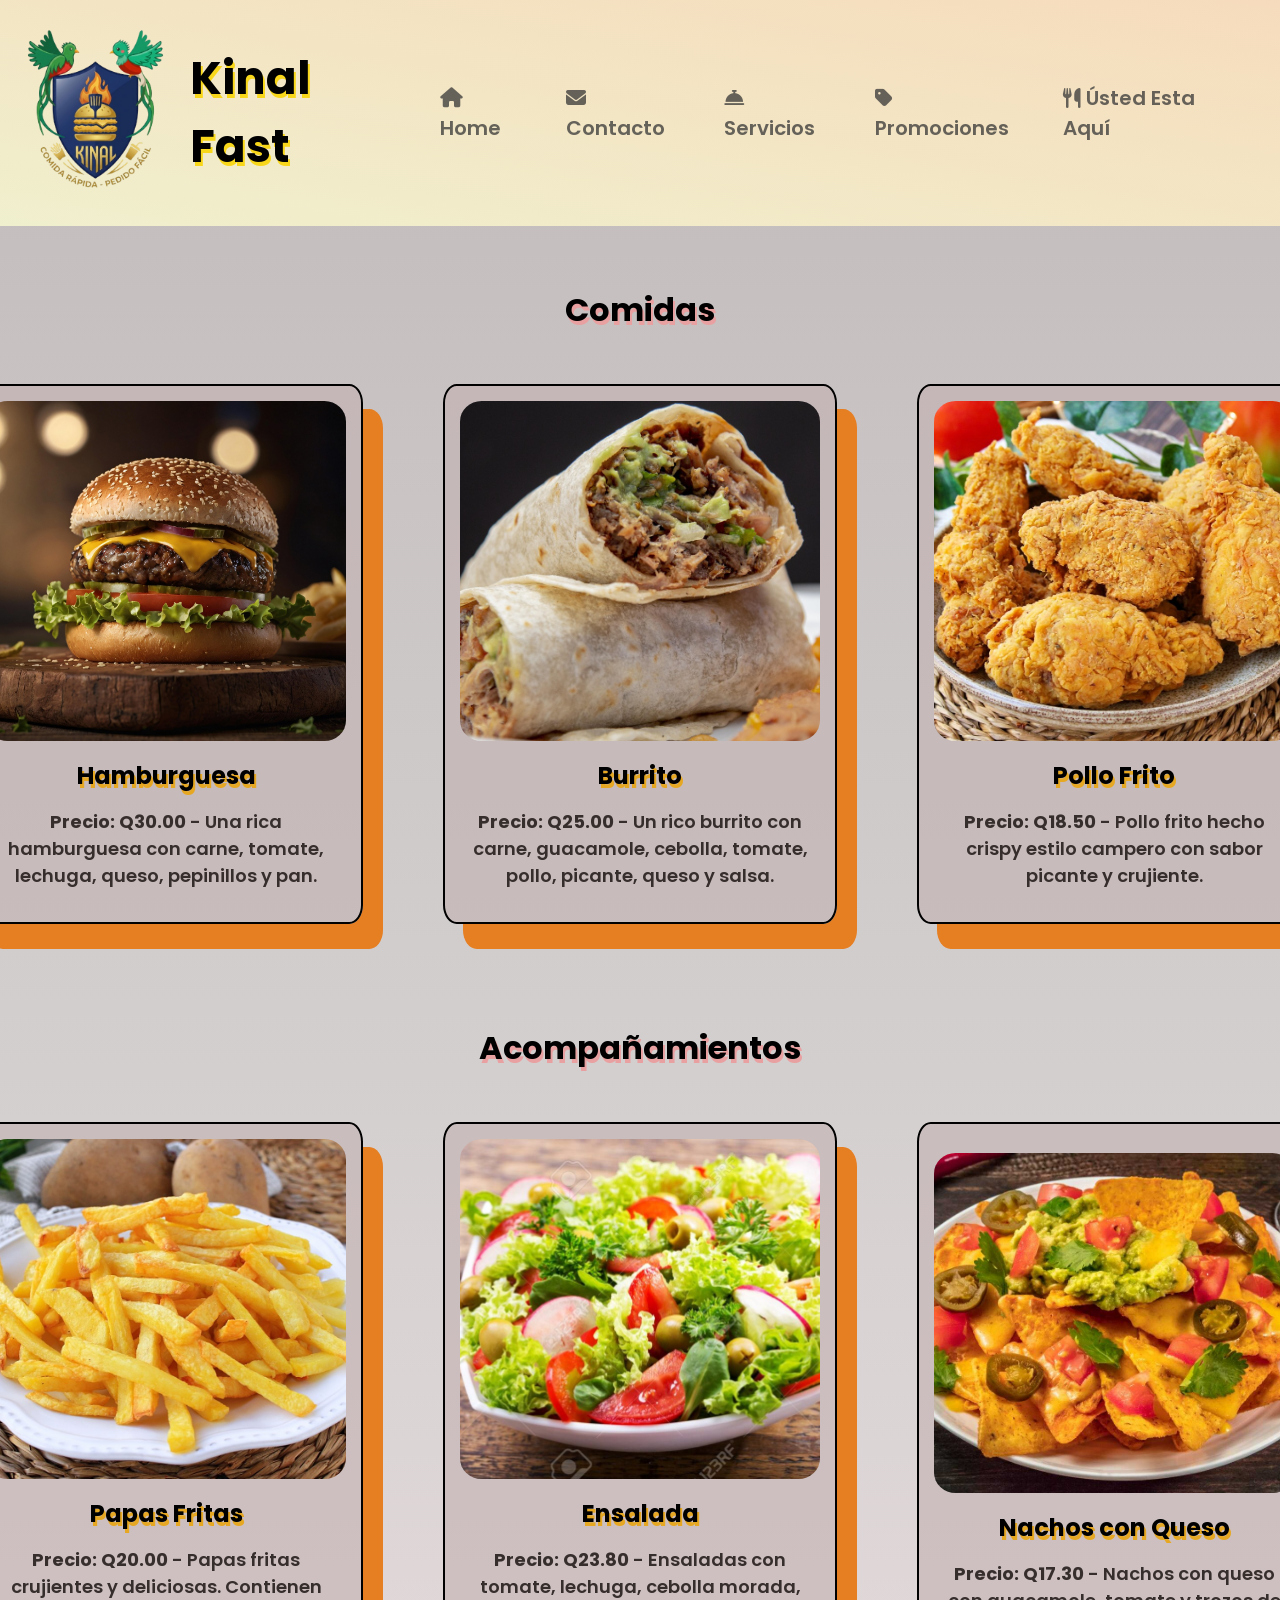
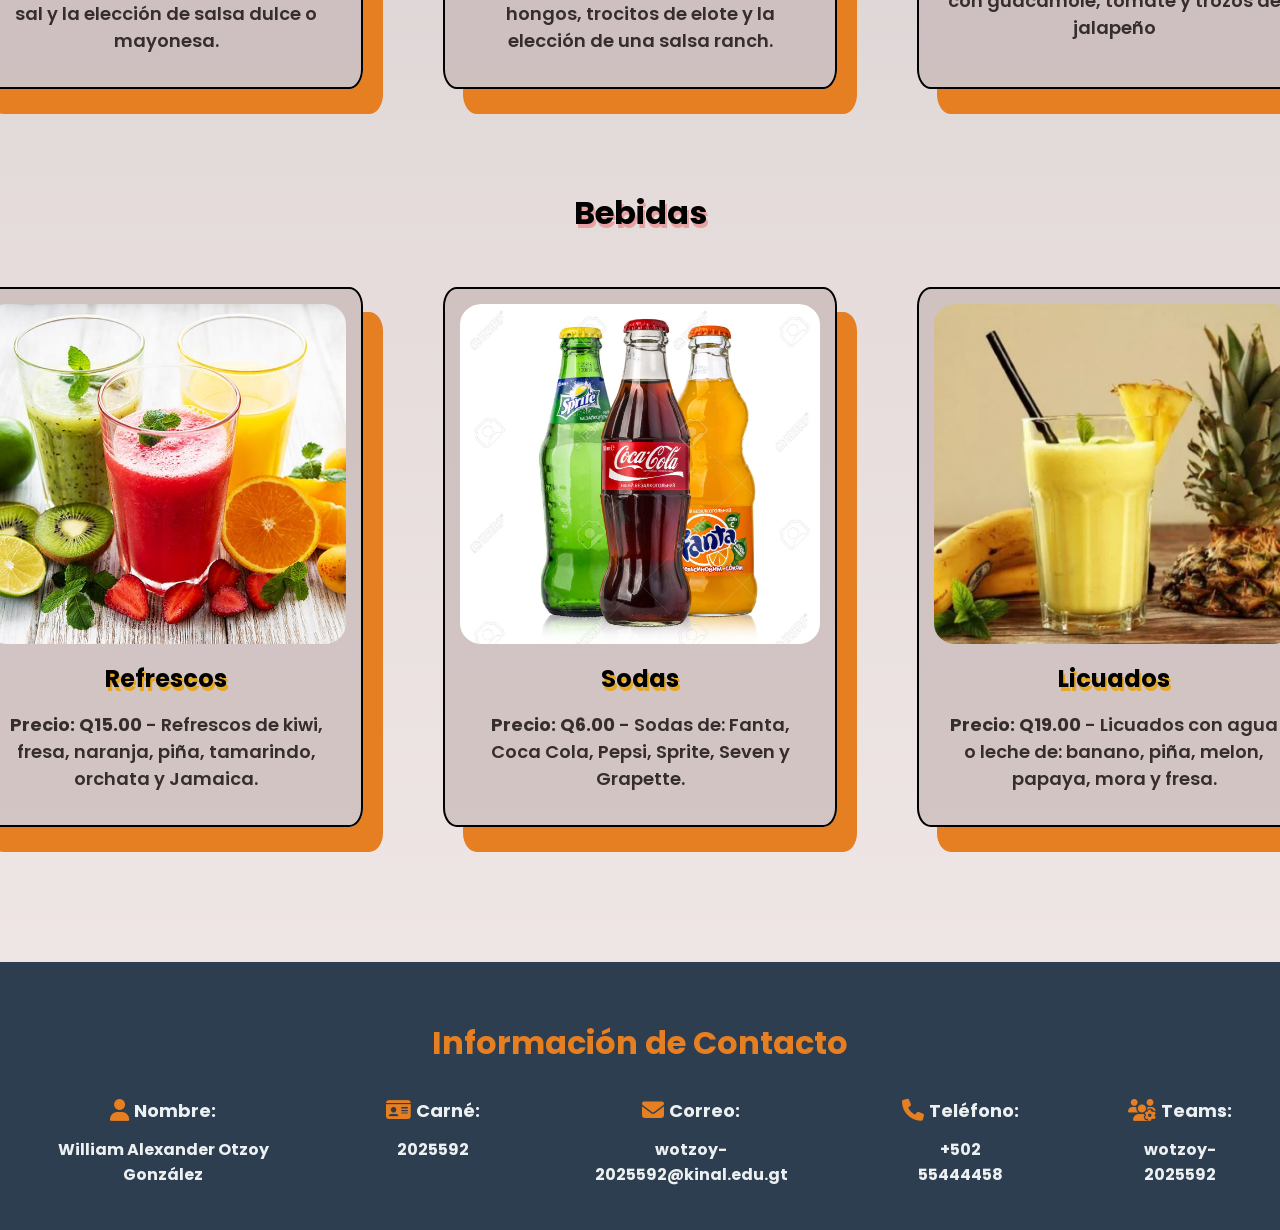
==== productos.html @ f32b0f5f "feat: wotzoy-2025592 ha subido el proyecto de 'Kinal-Fast' con la lógica inicial" ====
<!DOCTYPE html>
<html lang="es">
<head>
    <meta charset="UTF-8">
    <meta name="viewport" content="width=device-width, initial-scale=1.0">
    <title>Sección Kinal Food</title>
    <link rel="stylesheet" href="css/styles.css">

    <link rel="preconnect" href="https://fonts.googleapis.com">
    <link rel="preconnect" href="https://fonts.gstatic.com" crossorigin>
    <link href="https://fonts.googleapis.com/css2?family=Poppins:wght@300;400;600;700&display=swap" rel="stylesheet">
    <link href="https://fonts.googleapis.com/css2?family=Noto+Sans:ital,wght@0,100..900;1,100..900&display=swap" rel="stylesheet">
    <link href="https://fonts.googleapis.com/css2?family=Inconsolata:wght@200..900&family=Noto+Sans:ital,wght@0,100..900;1,100..900&display=swap" rel="stylesheet">
    <link href="https://fonts.googleapis.com/css2?family=Inconsolata:wght@200..900&family=Noto+Sans:ital,wght@0,100..900;1,100..900&family=Share+Tech&display=swap" rel="stylesheet">
    <link rel="stylesheet" href="https://cdnjs.cloudflare.com/ajax/libs/font-awesome/6.4.2/css/all.min.css">
</head>

<body>
    <header class="header-content">
        <nav class="nav-content">
            <section class="section-logo">
                <div class="header-logo">
                    <a href="index.html">
                        <img class="image-logo" src="images/KinalFast-logo.png">
                    </a>
                </div>
                <h1 class="logo-title">Kinal Fast</h1>
            </section>

            <section class="section-tools">
                <div class="nav-tools">
                    <a href="index.html" class="link-decoration">
                        <span class="nav-text"><i class="fa-solid fa-house"></i>  Home</span>
                    </a>
                </div>

                <div class="nav-tools">
                    <a href="#contacto-footer" class="link-decoration">
                        <span class="nav-text"><i class="fa-solid fa-envelope"></i>  Contacto</span>
                    </a>
                </div>

                <div class="nav-tools">
                    <a href="servicios.html" class="link-decoration">
                        <span class="nav-text"><i class="fa-solid fa-bell-concierge"></i>  Servicios</span>
                    </a>
                </div>

                <div class="nav-tools">
                    <a href="promociones.html" class="link-decoration">
                        <span class="nav-text"><i class="fa-solid fa-tag"></i>  Promociones</span>
                    </a>
                </div>

                <div class="nav-tools">
                    <a href="productos.html" class="link-decoration">
                        <span class="nav-text"><i class="fa-solid fa-utensils"></i>  Ústed Esta Aquí</span>
                    </a>
                </div>
            </section>
        </nav>
    </header>

    <main class="main-content-producto">
        <section class="section-productos">
            <h2 class="section-title">Comidas</h2>

            <div class="producto-targets">
                <div class="main-targets">
                    <div class="image-container">
                        <img class="image-food" src="images/Hamburguesa.jpg">
                    </div>
                    <h1 class="producto-title"> Hamburguesa</h1>
                    <h3 class="producto-text">
                        <strong>Precio: Q30.00</strong> - Una rica hamburguesa con carne, tomate, lechuga, queso, pepinillos y pan.
                    </h3>
                </div>

                <div class="main-targets">
                    <div class="image-container">
                        <img class="image-food" src="images/Burrito.jpg">
                    </div>  
                    <h1 class="producto-title"> Burrito</h1>
                    <h3 class="producto-text">
                        <strong>Precio: Q25.00</strong> - Un rico burrito con carne, guacamole,
                        cebolla, tomate, pollo, picante, queso y salsa.
                    </h3>
                </div>

                <div class="main-targets">
                    <div class="image-container">
                        <img class="image-food " src="images/Pollo Frito.jpg">
                    </div>
                    <h1 class="producto-title"> Pollo Frito</h1>
                    <h3 class="producto-text">
                        <strong>Precio: Q18.50</strong> - Pollo frito hecho crispy estilo campero
                        con sabor picante y crujiente.
                    </h3>
                </div>
            </div>
        </section>

        <section class="section-productos">
            <h2 class="section-title">Acompañamientos</h2>

            <div class="producto-targets">
                <div class="main-targets">
                    <div class="image-container">
                        <img class="image-food" src="images/Papas Fritas.jpg">
                    </div>
                    <h1 class="producto-title"> Papas Fritas</h1>
                    <h3 class="producto-text">
                        <strong>Precio: Q20.00</strong> - Papas fritas crujientes y deliciosas.
                        Contienen sal y la elección de salsa dulce o mayonesa.
                    </h3>
                </div>

                <div class="main-targets">
                    <div class="image-container">
                        <img class="image-food" src="images/Ensalada.jpg">
                    </div>
                    <h1 class="producto-title"> Ensalada</h1>
                    <h3 class="producto-text">
                        <strong>Precio: Q23.80</strong> - Ensaladas con tomate, lechuga, cebolla morada,
                        hongos, trocitos de elote y la elección de una salsa ranch.
                    </h3>
                </div>

                <div class="main-targets">
                    <div class="image-container">
                        <img class="image-food" src="images/Nachos Queso.jpg">
                    </div>
                    <h1 class="producto-title"> Nachos con Queso</h1>
                    <h3 class="producto-text">
                        <strong>Precio: Q17.30</strong> - Nachos con queso con guacamole, tomate y trozos
                        de jalapeño
                    </h3>
                </div>
            </div>
        </section>

        <section class="section-productos">
            <h2 class="section-title">Bebidas</h2>

            <div class="producto-targets">
                <div class="main-targets">
                    <div class="image-container">
                        <img class="image-food" src="images/Refrescos.jpg">
                    </div>
                    <h1 class="producto-title"> Refrescos</h1>
                    <h3 class="producto-text">
                        <strong>Precio: Q15.00</strong> - Refrescos de kiwi, fresa, naranja, piña, 
                        tamarindo, orchata y Jamaica.
                    </h3>
                </div>

                <div class="main-targets">
                    <div class="image-container">
                        <img class="image-food" src="images/Sodas.jpg">
                    </div>
                    <h1 class="producto-title"> Sodas</h1>
                    <h3 class="producto-text">
                        <strong>Precio: Q6.00</strong> - Sodas de: Fanta, Coca Cola, Pepsi, Sprite, 
                        Seven y Grapette.
                    </h3>
                </div>

                <div class="main-targets">
                    <div class="image-container">
                        <img class="image-food" src="images/Licuados.png">
                    </div>
                    <h1 class="producto-title"> Licuados</h1>
                    <h3 class="producto-text">
                        <strong>Precio: Q19.00</strong> - Licuados con agua o leche de: banano, piña, melon,
                        papaya, mora y fresa.
                    </h3>
                </div>
            </div>
        </section>
    </main>

    <footer class="footer-body" id="contacto-footer">
        <div class="footer-content">
            <h2 class="footer-title">Información de Contacto</h2>
            
            <div class="footer-information">
                <div class="footer-data">
                    <div class="footer-icon-container">
                        <i class="fa-solid fa-user footer-icon"></i>
                        <h3 class="footer-subtitulo">Nombre:</h3>
                    </div>
                    <h4 class="footer-text">William Alexander Otzoy González</h4>
                </div>

                <div class="footer-data">
                    <div class="footer-icon-container">
                        <i class="fa-solid fa-id-card footer-icon"></i>
                        <h3 class="footer-subtitulo">Carné:</h3>
                    </div>
                    <h4 class="footer-text">2025592</h4>
                </div>

                <div class="footer-data">
                    <div class="footer-icon-container">
                        <i class="fa-solid fa-envelope footer-icon"></i>
                        <h3 class="footer-subtitulo">Correo:</h3>
                    </div>
                    <h4 class="footer-text">wotzoy-2025592@kinal.edu.gt</h4>
                </div>

                <div class="footer-data">
                    <div class="footer-icon-container">
                        <i class="fa-solid fa-phone footer-icon"></i>
                        <h3 class="footer-subtitulo">Teléfono:</h3>
                    </div>
                    <h4 class="footer-text">+502 55444458</h4>
                </div>

                <div class="footer-data">
                    <div class="footer-icon-container">
                        <i class="fa-solid fa-users-gear footer-icon"></i>
                        <h3 class="footer-subtitulo">Teams:</h3>
                    </div>
                    <h4 class="footer-text">wotzoy-2025592</h4>
                </div>
            </div>
        </div>
    </footer>
</body>
</html>
---- css/styles.css ----
/* Esta es la página que tomo como guia para hacer el css: https://www.w3schools.com/cssref/css3_pr_box-shadow.php */
/* Idea de proyecto de expo - Extra */

body {
    font-family: "Poppins", "Noto Sans", sans-serif;
    background: linear-gradient(to bottom, #C2BABA, #D1CDCD, #E6DCDC, #F2E9E9);
    margin: 0;
}

.header-content {
    background: linear-gradient(10deg, #f5f5cfe5, #fee1bcdc);
    margin: 0;
    width: 100%;
}

.nav-content {
    display: flex;
    justify-content: space-between;
    align-items: center;
}

.section-logo {
    display: flex;
    align-items: center;
}

.header-logo{
    padding: 15px 25px;
}

.image-logo {
    width: 140px;
    height: auto;
    cursor: pointer;
}

.logo-title {
    font-size: 45px;
    text-shadow: 2px 4px #f8d71b;
    
}

.section-tools {
    display: flex;
    margin: 50px;
    gap: 45px;
}

.nav-tools {
    justify-content: center;
}

.nav-text {
    font-size: 20px;
    color: #333333bd;
    font-weight: 600;
    transition: color 0.3s;
}

.nav-text:hover {
    color: #e67e22
}

.link-decoration {
    text-decoration: none;
}

.main-content {
    width: 100%;
    margin-top: 60px;
    margin-bottom: 135px;
    display: flex;
    justify-content: center;
}

.section-content {
    display: flex;
    flex-direction: row;
    justify-content: center;
    gap: 100px;
}

.main-options {
    background: rgba(196, 177, 177, 0.6);
    padding: 15px;
    justify-content: center;
    align-items: center;
    border-radius: 3.5%;
    box-shadow: 20px 25px #e67e22; /* Página guia donde saque este efecto: https://www.w3schools.com/cssref/css3_pr_box-shadow.php */
    border: 2px solid;
}

.options-text {
    text-align: center;
    color: rgb(255, 255, 255);
    text-shadow: 2px 4px #e62222; /* Crea y mueve la misma palabra pero 2px abajo de ancho y 4px de alto (width y height) */
    max-width: 340px;
}

.image-poster {
    height: 360px;
    width: 300px;
    cursor: pointer;
}

.main-content-producto{
    width: 100%;
    margin-top: 60px;
    margin-bottom: 135px;
    display: flex;
    gap: 100px;
    flex-direction: column;
    align-items: center;
}

.section-productos {
    display: flex;
    flex-direction: column;
    align-items: center;
    gap: 50px;
    width: 100%;
}

.section-title{
    font-size: 32px;
    color: black;
    text-shadow: 2px 4px #e9a0a0;
    margin: 0;
    font-weight: 700;
}

.producto-targets{
    display: flex;
    flex-direction: row;
    justify-content: center;
    gap: 80px;
    width: 100%;
}

.main-targets {
    background: rgba(196, 177, 177, 0.6);
    padding: 15px;
    justify-content: center;
    align-items: center;
    border-radius: 3.5%;
    box-shadow: 20px 25px #e67e22;
    border: 2px solid;
    display: flex;
    flex-direction: column;
    width: 370px;
    
}

.image-container {
    display: flex;
    justify-content: center;
    width: 100%;
}

.image-food {
    height: 340px;
    width: 360px;
    object-fit: cover;
    border-radius: 6%;
    margin-bottom: 17px;
}

.producto-title {
    text-align: center;
    color: rgb(0, 0, 0);
    text-shadow: 2px 4px #e6a822;
    max-width: 340px;
    margin: 0;
    margin-bottom: 15px;
}

.producto-text {
    margin: 0px;
    text-align: center;
    color: rgb(54, 45, 45);
    max-width: 340px;
    margin-bottom: 18px;
    font-size: 18px;
    font-weight: 560;
}

.image-promo {
    height: 340px;
    width: 360px;
    border-radius: 6%;
    margin-bottom: 17px;
}

.footer-body {
    background-color: #2c3e50;
    padding: 30px 40px;
    width: 100%;
    box-sizing: border-box; /* Si el contenedor crece la proxima vez, usar este para evitarlo y evitar que cubra más*/
}

.footer-content {
    margin: 0;
    text-align: center;
}

.footer-title {
    font-size: 32px;
    color: #e67e22;
    margin-bottom: 30px;
    font-weight: 700;
}

.footer-information {
    display: flex;
    justify-content: center;
    gap: 100px;
}

.footer-data {
    display: flex;
    align-items: center;
    flex-direction: column;
}

.footer-icon-container {
    display: flex;
    align-items: center;
    gap: 5px;
}

.footer-icon {
    color: #e67e22;
    font-size: 22px;
}

.footer-subtitulo {
    font-size: 18px;
    color: #ecf0f1;
    font-weight: 700;
    margin: 0;
}

.footer-text {
    font-size: 16px;
    color: #ecf0f1;
    margin: 13px 0;
}
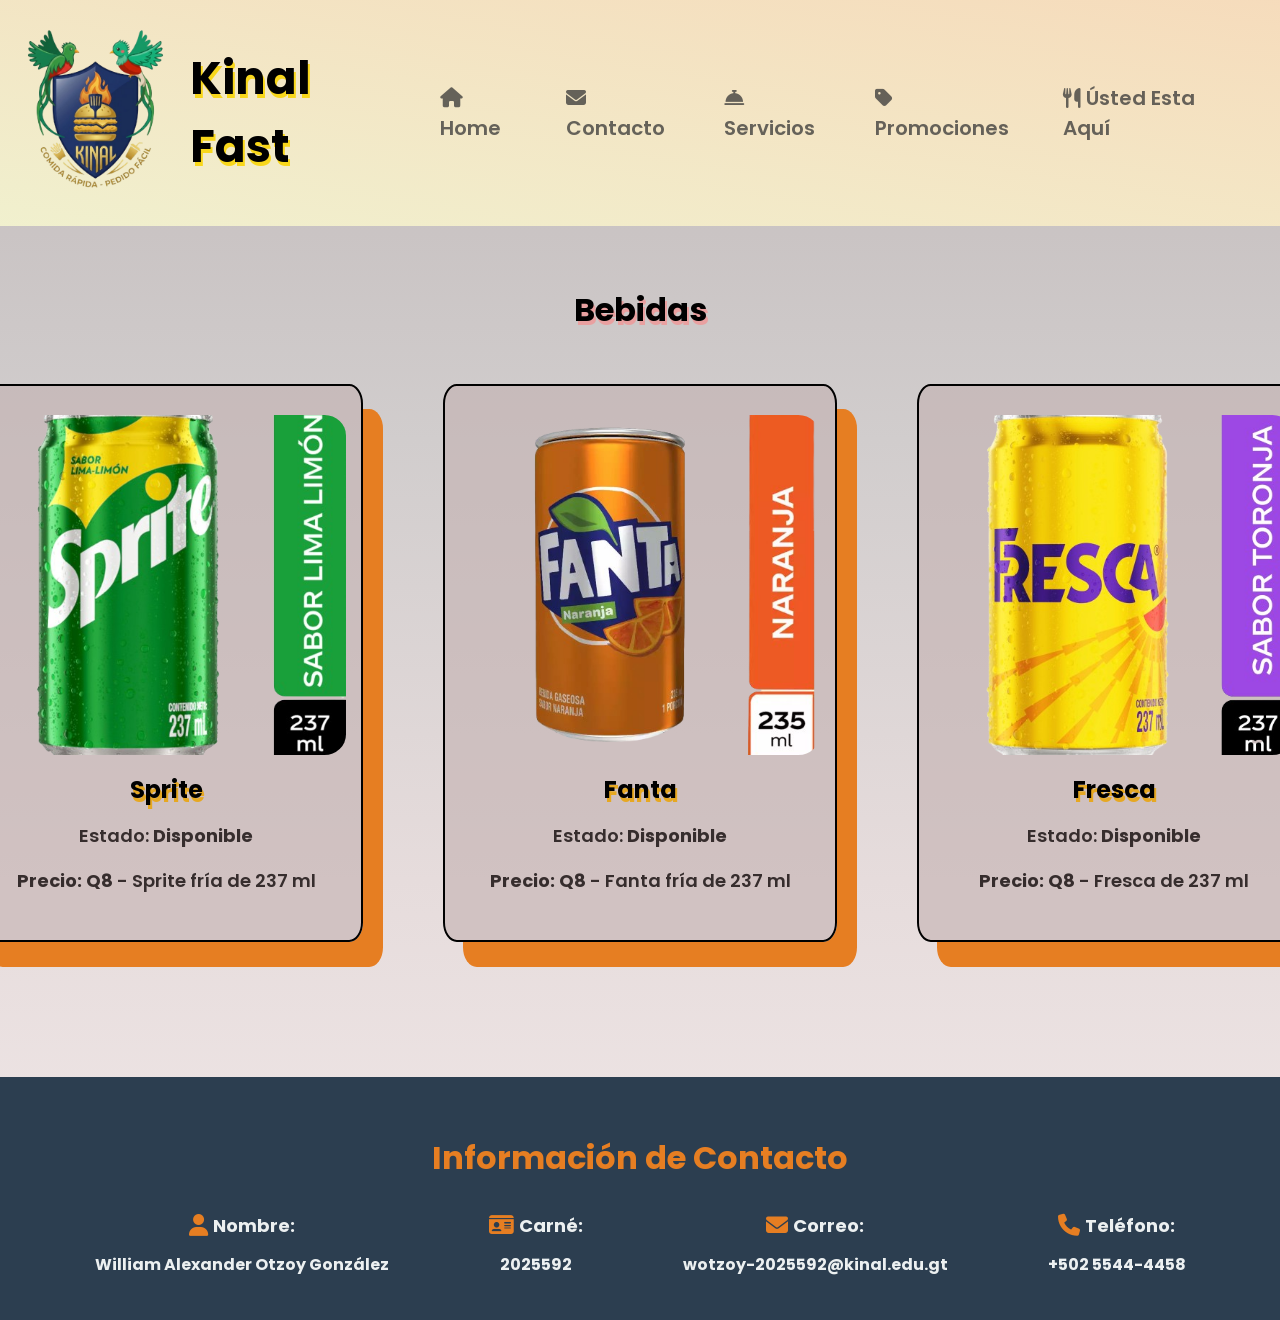
==== commit bac33d3e: "feat: wotzoy-2025592 ha añadido nuevas imagenes y actualizó los productos existentes junto a la info" ====
--- a/productos.html
+++ b/productos.html
@@ -62,82 +62,6 @@
     </header>
 
     <main class="main-content-producto">
-        <section class="section-productos">
-            <h2 class="section-title">Comidas</h2>
-
-            <div class="producto-targets">
-                <div class="main-targets">
-                    <div class="image-container">
-                        <img class="image-food" src="images/Hamburguesa.jpg">
-                    </div>
-                    <h1 class="producto-title"> Hamburguesa</h1>
-                    <h3 class="producto-text">
-                        <strong>Precio: Q30.00</strong> - Una rica hamburguesa con carne, tomate, lechuga, queso, pepinillos y pan.
-                    </h3>
-                </div>
-
-                <div class="main-targets">
-                    <div class="image-container">
-                        <img class="image-food" src="images/Burrito.jpg">
-                    </div>  
-                    <h1 class="producto-title"> Burrito</h1>
-                    <h3 class="producto-text">
-                        <strong>Precio: Q25.00</strong> - Un rico burrito con carne, guacamole,
-                        cebolla, tomate, pollo, picante, queso y salsa.
-                    </h3>
-                </div>
-
-                <div class="main-targets">
-                    <div class="image-container">
-                        <img class="image-food " src="images/Pollo Frito.jpg">
-                    </div>
-                    <h1 class="producto-title"> Pollo Frito</h1>
-                    <h3 class="producto-text">
-                        <strong>Precio: Q18.50</strong> - Pollo frito hecho crispy estilo campero
-                        con sabor picante y crujiente.
-                    </h3>
-                </div>
-            </div>
-        </section>
-
-        <section class="section-productos">
-            <h2 class="section-title">Acompañamientos</h2>
-
-            <div class="producto-targets">
-                <div class="main-targets">
-                    <div class="image-container">
-                        <img class="image-food" src="images/Papas Fritas.jpg">
-                    </div>
-                    <h1 class="producto-title"> Papas Fritas</h1>
-                    <h3 class="producto-text">
-                        <strong>Precio: Q20.00</strong> - Papas fritas crujientes y deliciosas.
-                        Contienen sal y la elección de salsa dulce o mayonesa.
-                    </h3>
-                </div>
-
-                <div class="main-targets">
-                    <div class="image-container">
-                        <img class="image-food" src="images/Ensalada.jpg">
-                    </div>
-                    <h1 class="producto-title"> Ensalada</h1>
-                    <h3 class="producto-text">
-                        <strong>Precio: Q23.80</strong> - Ensaladas con tomate, lechuga, cebolla morada,
-                        hongos, trocitos de elote y la elección de una salsa ranch.
-                    </h3>
-                </div>
-
-                <div class="main-targets">
-                    <div class="image-container">
-                        <img class="image-food" src="images/Nachos Queso.jpg">
-                    </div>
-                    <h1 class="producto-title"> Nachos con Queso</h1>
-                    <h3 class="producto-text">
-                        <strong>Precio: Q17.30</strong> - Nachos con queso con guacamole, tomate y trozos
-                        de jalapeño
-                    </h3>
-                </div>
-            </div>
-        </section>
 
         <section class="section-productos">
             <h2 class="section-title">Bebidas</h2>
@@ -145,34 +69,56 @@
             <div class="producto-targets">
                 <div class="main-targets">
                     <div class="image-container">
-                        <img class="image-food" src="images/Refrescos.jpg">
+                        <img class="image-food" src="images/CocaCola.png">
                     </div>
-                    <h1 class="producto-title"> Refrescos</h1>
+                    <h1 class="producto-title"> Coca Cola</h1>
+                    <h2 class="producto-text"> Estado: <strong>Disponible</strong></h2>
                     <h3 class="producto-text">
-                        <strong>Precio: Q15.00</strong> - Refrescos de kiwi, fresa, naranja, piña, 
-                        tamarindo, orchata y Jamaica.
+                        <strong>Precio: Q8</strong> - Coca Cola fría de 237 ml 
                     </h3>
                 </div>
 
                 <div class="main-targets">
                     <div class="image-container">
-                        <img class="image-food" src="images/Sodas.jpg">
+                        <img class="image-food" src="images/sprite.png">
                     </div>
-                    <h1 class="producto-title"> Sodas</h1>
+                    <h1 class="producto-title"> Sprite</h1>
+                    <h2 class="producto-text"> Estado: <strong>Disponible</strong></h2>
                     <h3 class="producto-text">
-                        <strong>Precio: Q6.00</strong> - Sodas de: Fanta, Coca Cola, Pepsi, Sprite, 
-                        Seven y Grapette.
+                        <strong>Precio: Q8</strong> - Sprite fría de 237 ml 
                     </h3>
                 </div>
 
                 <div class="main-targets">
                     <div class="image-container">
-                        <img class="image-food" src="images/Licuados.png">
+                        <img class="image-food" src="images/fanta.png">
                     </div>
-                    <h1 class="producto-title"> Licuados</h1>
+                    <h1 class="producto-title"> Fanta</h1>
+                    <h2 class="producto-text"> Estado: <strong>Disponible</strong></h2>
                     <h3 class="producto-text">
-                        <strong>Precio: Q19.00</strong> - Licuados con agua o leche de: banano, piña, melon,
-                        papaya, mora y fresa.
+                        <strong>Precio: Q8</strong> - Fanta fría de 237 ml 
+                    </h3>
+                </div>
+
+                <div class="main-targets">
+                    <div class="image-container">
+                        <img class="image-food" src="images/Fresca.png">
+                    </div>
+                    <h1 class="producto-title"> Fresca</h1>
+                    <h2 class="producto-text"> Estado: <strong>Disponible</strong></h2>
+                    <h3 class="producto-text">
+                        <strong>Precio: Q8</strong> - Fresca de 237 ml 
+                    </h3>
+                </div>
+
+                <div class="main-targets">
+                    <div class="image-container">
+                        <img class="image-food" src="images/aguaPura.png">
+                    </div>
+                    <h1 class="producto-title"> Agua Pura en Bolsa</h1>
+                    <h2 class="producto-text"> Estado: <strong>Disponible</strong></h2>
+                    <h3 class="producto-text">
+                        <strong>Precio: Q1.50</strong> - Agua pura en bolsa
                     </h3>
                 </div>
             </div>
@@ -213,16 +159,9 @@
                         <i class="fa-solid fa-phone footer-icon"></i>
                         <h3 class="footer-subtitulo">Teléfono:</h3>
                     </div>
-                    <h4 class="footer-text">+502 55444458</h4>
+                    <h4 class="footer-text">+502 5544-4458</h4>
                 </div>
 
-                <div class="footer-data">
-                    <div class="footer-icon-container">
-                        <i class="fa-solid fa-users-gear footer-icon"></i>
-                        <h3 class="footer-subtitulo">Teams:</h3>
-                    </div>
-                    <h4 class="footer-text">wotzoy-2025592</h4>
-                </div>
             </div>
         </div>
     </footer>
--- a/css/styles.css
+++ b/css/styles.css
@@ -244,4 +244,255 @@
     font-size: 16px;
     color: #ecf0f1;
     margin: 13px 0;
+}
+
+
+/* Dispositivo Responsive - Samsung Galaxy A25 (360px, 760px)*/
+@media (max-width: 480px) {
+    
+    .nav-content {
+        flex-direction: column;
+        align-items: center;
+        padding: 15px 0;
+    }
+
+    .section-logo {
+        flex-direction: column;
+        text-align: center;
+    }
+
+    .header-logo {
+        padding: 10px;
+    }
+
+    .image-logo {
+        width: 100px;
+    }
+
+    .logo-title {
+        font-size: 28px;
+        margin: 10px 0;
+    }
+
+    .section-tools {
+        width: 100%;
+        margin: 20px 0;
+        gap: 15px;
+        flex-direction: column;
+        align-items: center;
+    }
+
+    .nav-text {
+        font-size: 18px;
+    }
+
+    .main-content,
+    .main-content-producto {
+        margin-top: 30px;
+        margin-bottom: 50px;
+    }
+
+    .section-content,
+    .producto-targets {
+        flex-direction: column;
+        align-items: center;
+        gap: 35px;
+    }
+
+    .main-options,
+    .main-targets {
+        width: 90%;
+        padding: 12px;
+        box-sizing: border-box;
+        box-shadow: 10px 12px #e67e22;
+    }
+
+    .image-poster,
+    .image-food,
+    .image-promo {
+        width: 100%;
+        height: auto;
+        display: block;
+        object-fit: cover;
+    }
+
+    .section-title {
+        font-size: 26px;
+        text-align: center;
+        padding: 0 10px;
+    }
+
+    .producto-title {
+        font-size: 24px;
+    }
+
+    .producto-text {
+        font-size: 16px;
+    }
+
+    .options-text {
+        font-size: 18px;
+    }
+
+    .footer-body {
+        padding: 25px 15px;
+    }
+
+    .footer-information {
+        flex-direction: column;
+        gap: 25px;
+    }
+
+    .footer-title {
+        font-size: 26px;
+    }
+
+    .footer-text {
+        text-align: center;
+        word-break: break-word;
+    }
+}
+
+/* Tablets (768px - 1024px) */
+@media (min-width: 768px) and (max-width: 1024px) {
+
+    .nav-content {
+        flex-direction: column;
+        gap: 20px;
+        padding: 20px 0;
+    }
+
+    .section-logo {
+        flex-direction: column;
+        text-align: center;
+    }
+
+    .logo-title {
+        font-size: 36px;
+    }
+
+    .section-tools {
+        margin: 20px 0;
+        gap: 30px;
+        flex-wrap: wrap;
+        justify-content: center;
+    }
+
+    .section-content {
+        flex-wrap: wrap;
+        gap: 45px;
+    }
+
+    .main-options {
+        width: 330px;
+        box-shadow: 15px 18px #e67e22;
+    }
+
+    .image-poster {
+        width: 100%;
+        height: auto;
+    }
+
+    .producto-targets {
+        flex-wrap: wrap;
+        gap: 45px;
+    }
+
+    .main-targets {
+        width: 330px;
+    }
+
+    .image-food,
+    .image-promo {
+        width: 100%;
+        height: auto;
+    }
+
+    .footer-information {
+        flex-wrap: wrap;
+        gap: 40px;
+    }
+}
+
+/* Teléfonos en horizontal */
+@media (max-width: 932px) and (orientation: landscape) {
+
+    .nav-content {
+        flex-direction: row;
+        justify-content: space-around;
+        align-items: center;
+        padding: 15px;
+    }
+
+    .section-logo {
+        flex-direction: row;
+        align-items: center;
+    }
+
+    .header-logo {
+        padding: 8px;
+    }
+
+    .image-logo {
+        width: 90px;
+    }
+
+    .logo-title {
+        font-size: 28px;
+    }
+
+    .section-tools {
+        margin: 0;
+        gap: 20px;
+        flex-direction: row;
+    }
+
+    .nav-text {
+        font-size: 17px;
+    }
+
+    .main-content,
+    .main-content-producto {
+        margin-top: 30px;
+        margin-bottom: 60px;
+    }
+
+    .section-content {
+        flex-direction: row;
+        flex-wrap: wrap;
+        justify-content: center;
+        gap: 35px;
+    }
+
+    .producto-targets {
+        flex-wrap: wrap;
+        justify-content: center;
+        gap: 35px;
+    }
+
+    .main-options {
+        width: 280px;
+        box-shadow: 12px 15px #e67e22;
+    }
+
+    .main-targets {
+        width: 310px;
+        box-shadow: 12px 15px #e67e22;
+    }
+
+    .image-poster {
+        width: 100%;
+        height: auto;
+    }
+
+    .image-food,
+    .image-promo {
+        width: 100%;
+        height: auto;
+    }
+
+    .footer-information {
+        flex-wrap: wrap;
+        gap: 30px;
+    }
 }
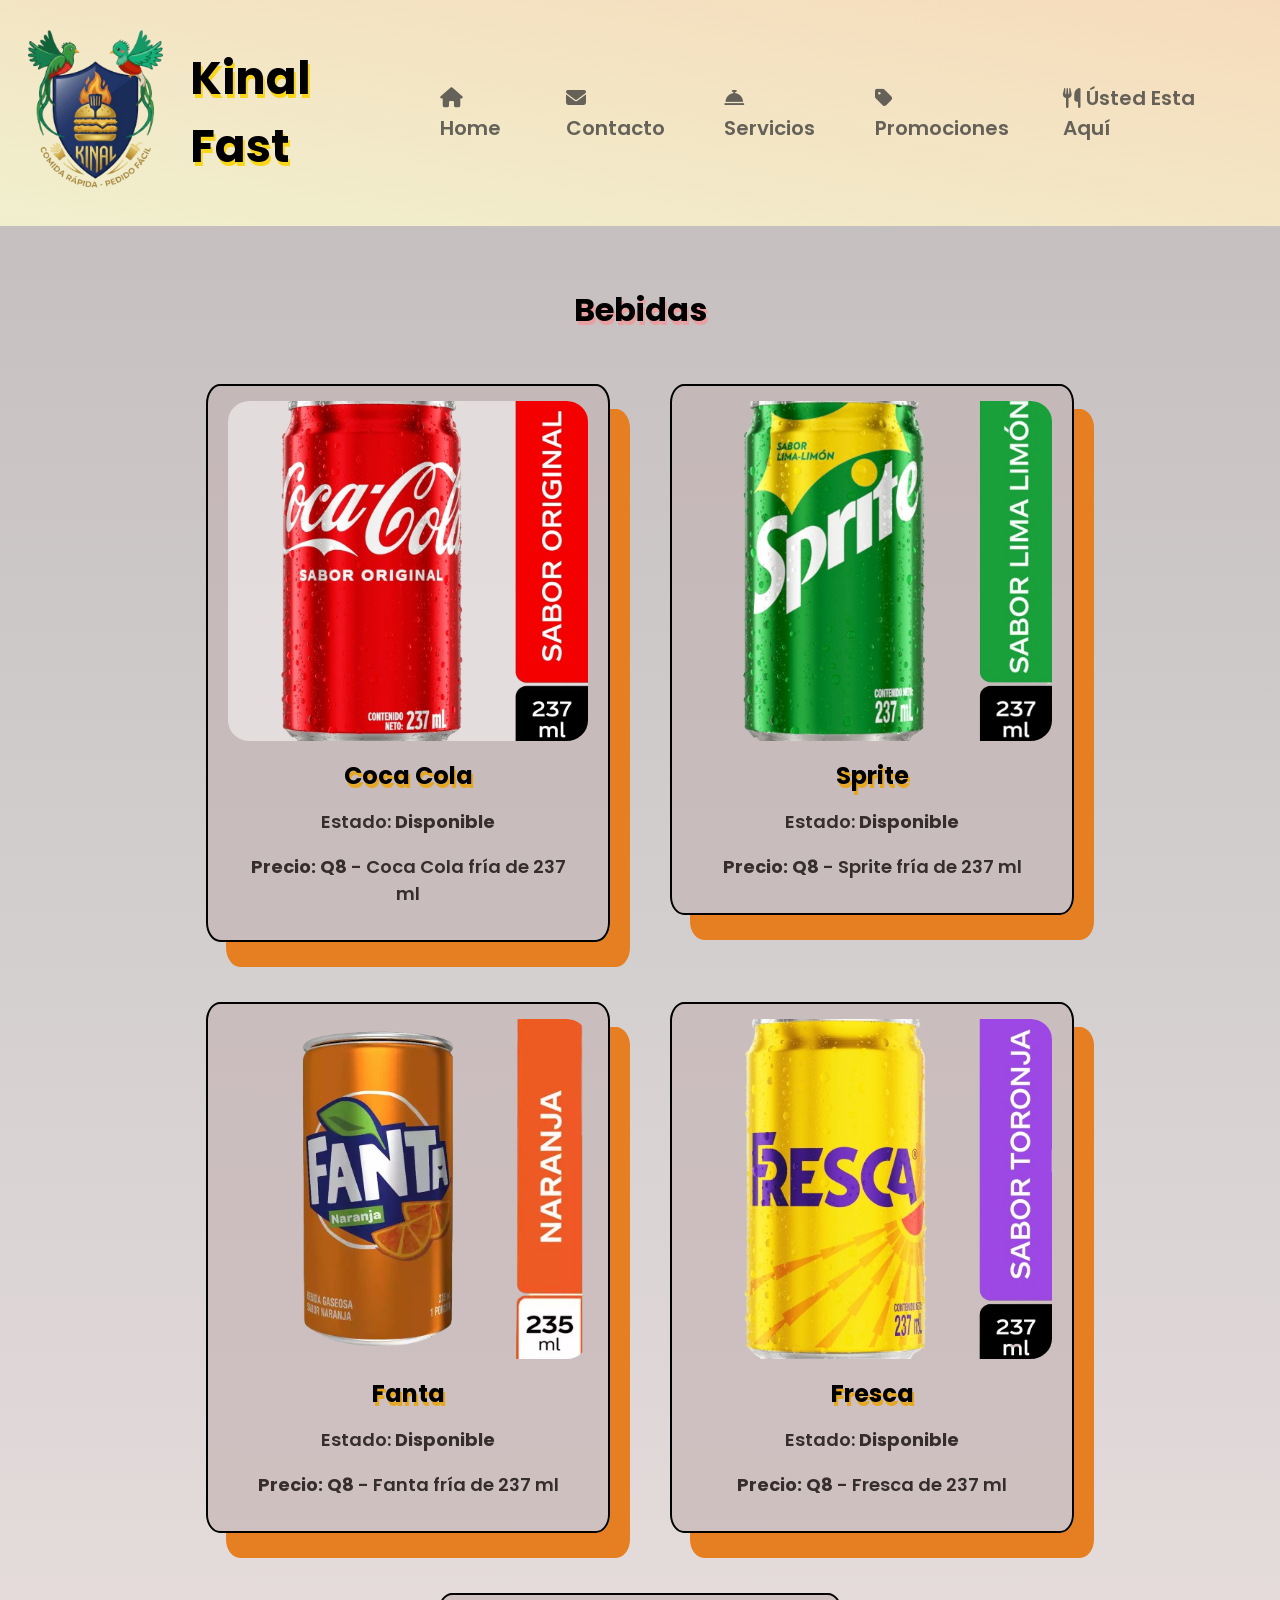
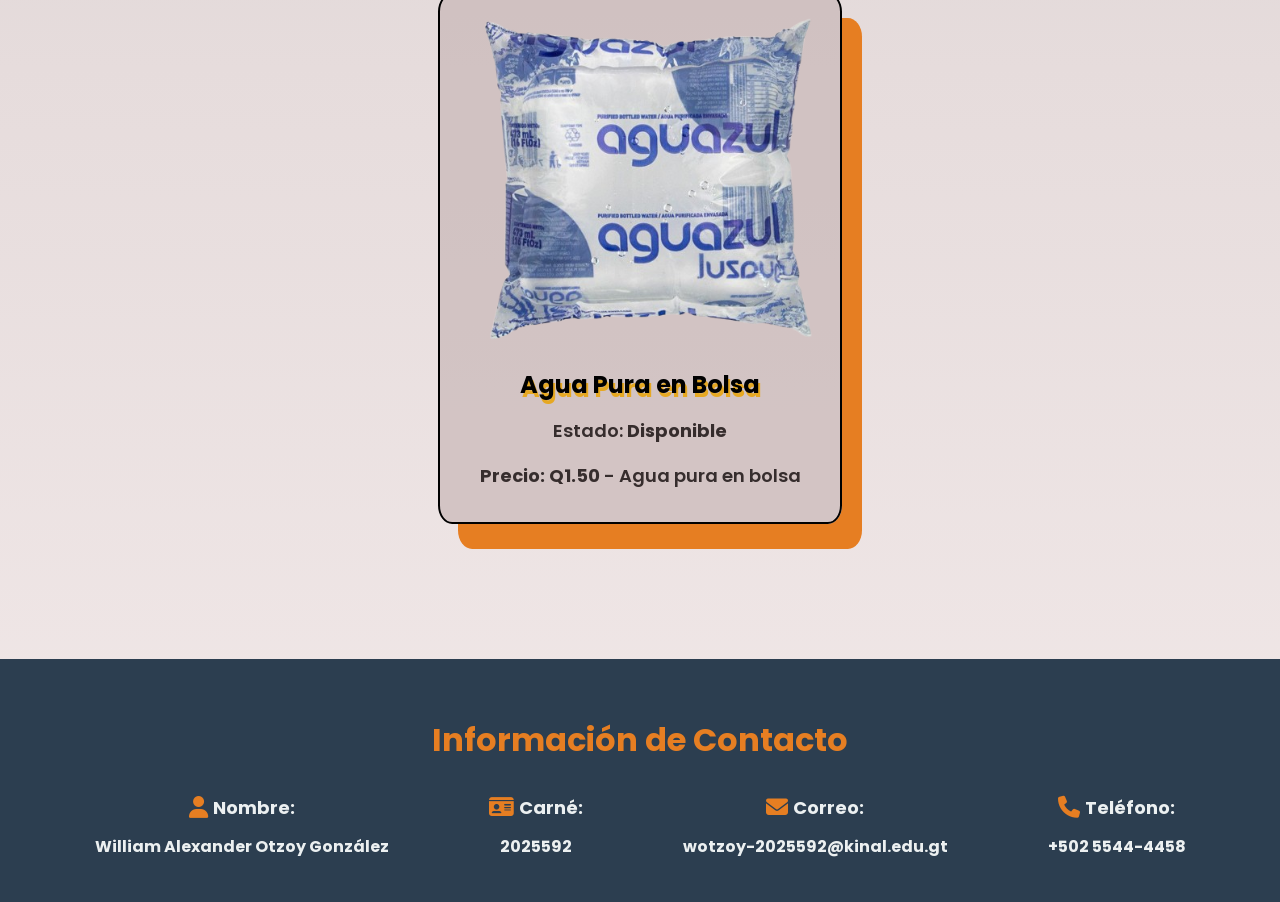
==== commit 7d95c143: "feat: wotzoy-2025592 ha arreglado el diseño para computadoras para evitar que el estilo salga de for" ====
--- a/productos.html
+++ b/productos.html
@@ -69,7 +69,7 @@
             <div class="producto-targets">
                 <div class="main-targets">
                     <div class="image-container">
-                        <img class="image-food" src="images/CocaCola.png">
+                        <img class="image-food" src="images/CocaCola (2).png">
                     </div>
                     <h1 class="producto-title"> Coca Cola</h1>
                     <h2 class="producto-text"> Estado: <strong>Disponible</strong></h2>
--- a/css/styles.css
+++ b/css/styles.css
@@ -129,12 +129,15 @@
     font-weight: 700;
 }
 
-.producto-targets{
-    display: flex;
-    flex-direction: row;
-    justify-content: center;
-    gap: 80px;
-    width: 100%;
+.producto-targets {
+    display: flex;
+    flex-wrap: wrap;
+    justify-content: center;
+    align-items: flex-start;
+    gap: 60px;
+    width: 100%;
+    max-width: 1200px;
+    margin: 0 auto;
 }
 
 .main-targets {
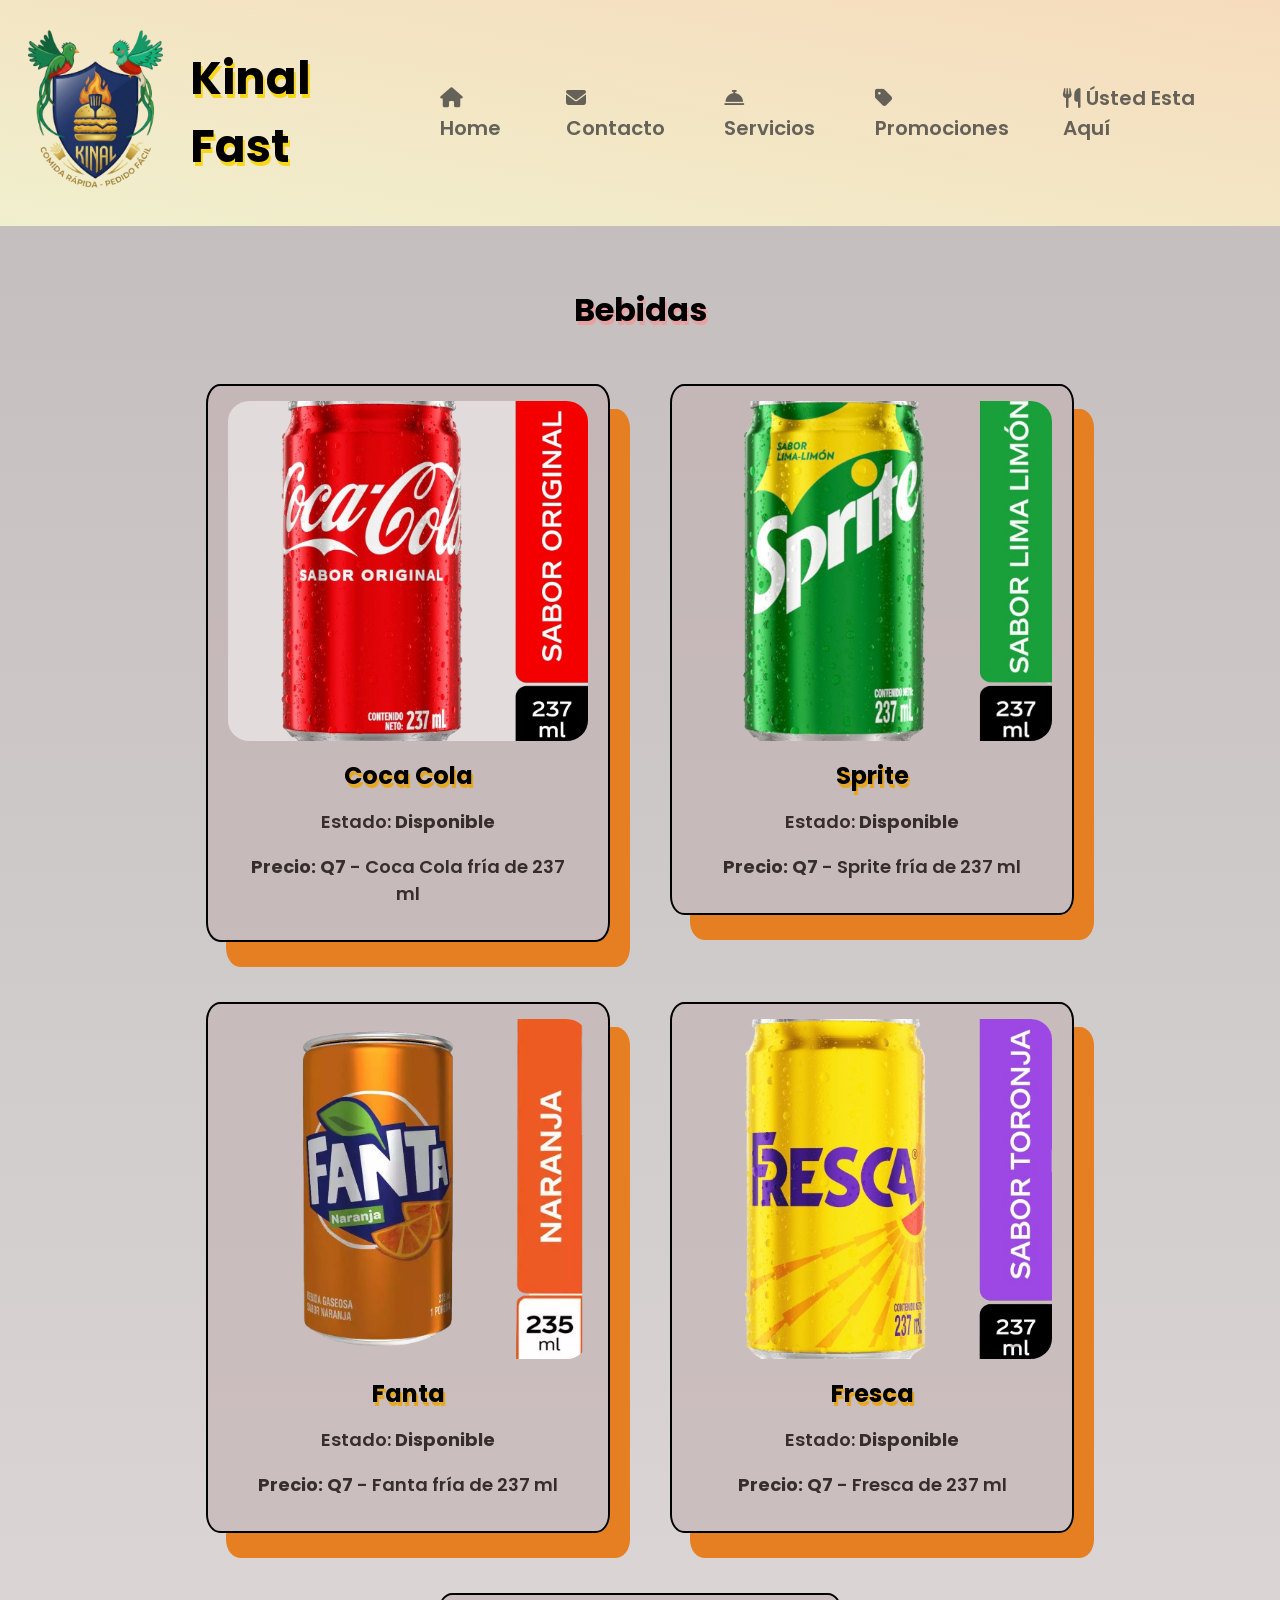
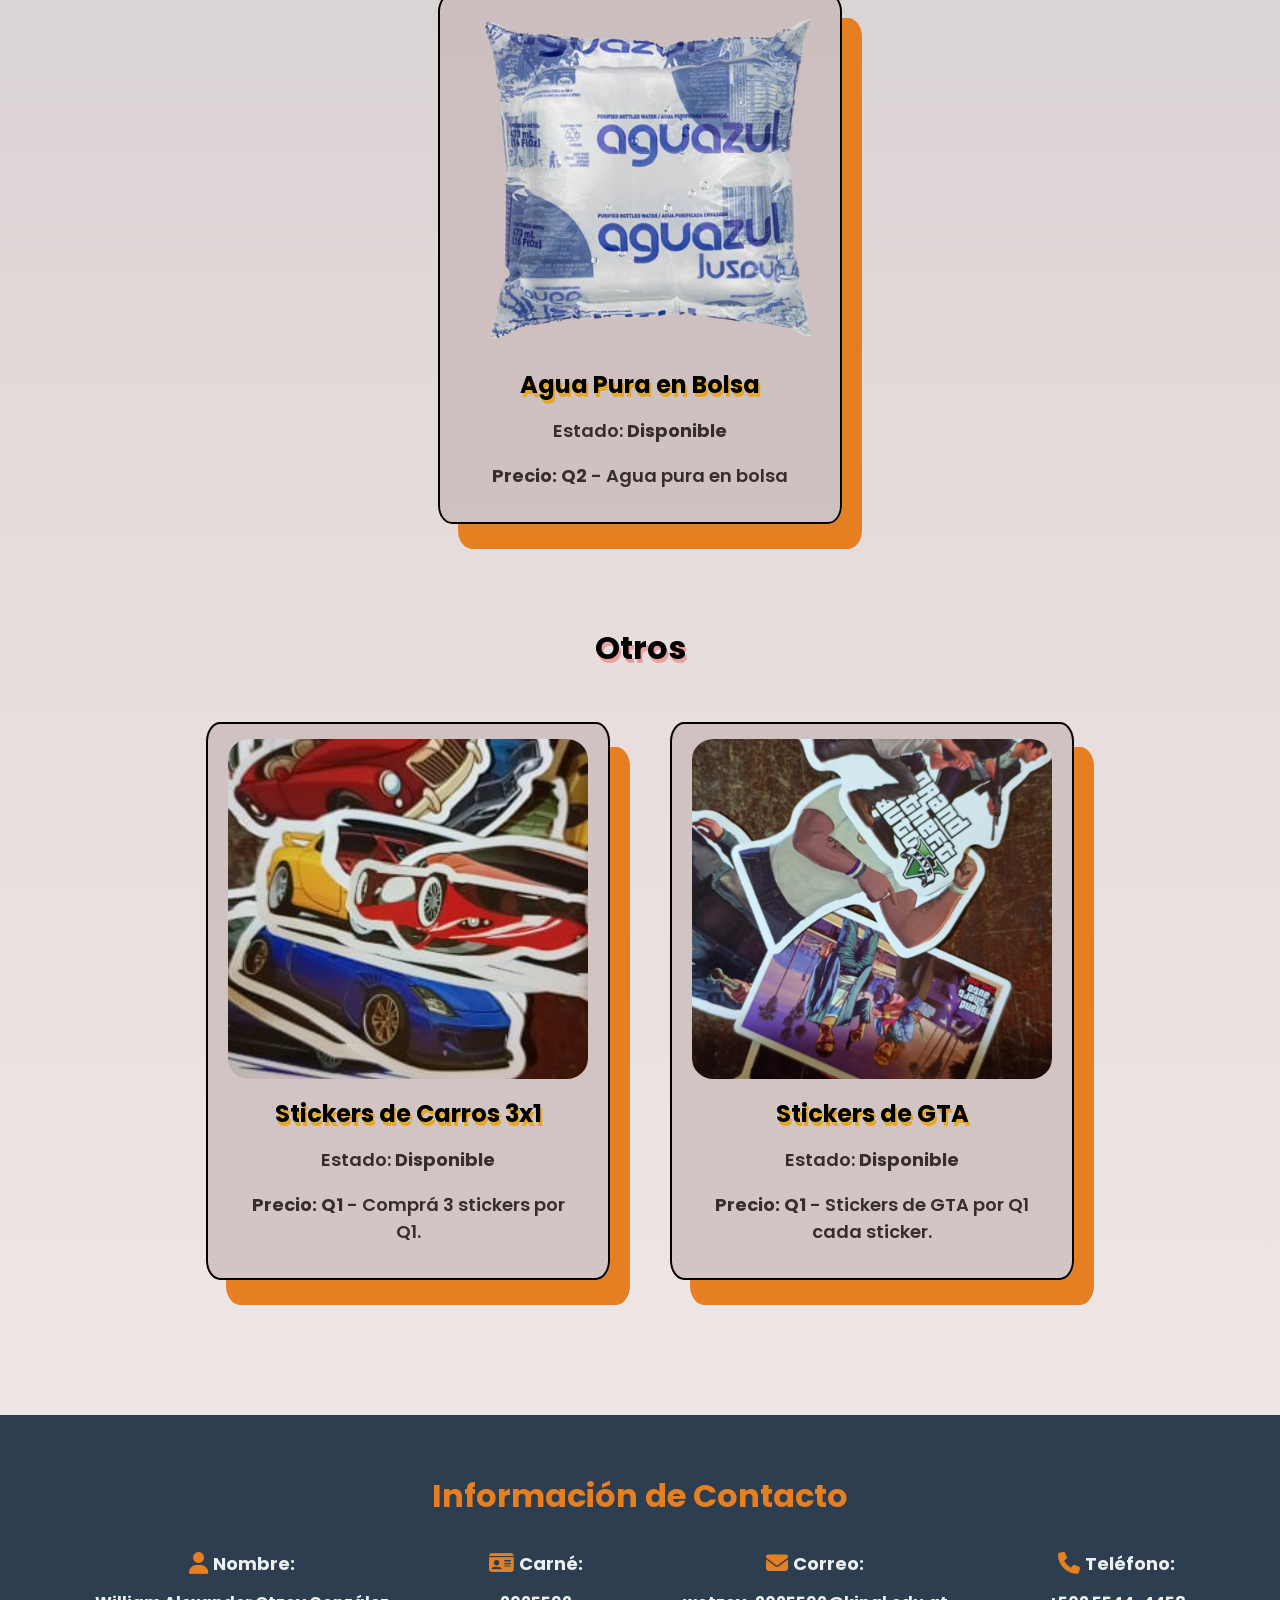
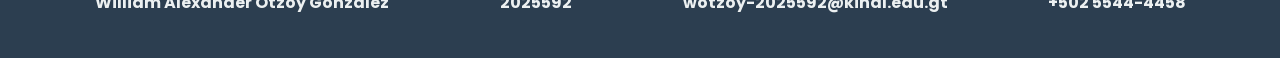
==== commit 8e71b956: "feat: wotzoy-2025592 ha añadido nuevas imagenes para 2 nuevos productos y se ha actualizado el preci" ====
--- a/productos.html
+++ b/productos.html
@@ -74,7 +74,7 @@
                     <h1 class="producto-title"> Coca Cola</h1>
                     <h2 class="producto-text"> Estado: <strong>Disponible</strong></h2>
                     <h3 class="producto-text">
-                        <strong>Precio: Q8</strong> - Coca Cola fría de 237 ml 
+                        <strong>Precio: Q7</strong> - Coca Cola fría de 237 ml 
                     </h3>
                 </div>
 
@@ -85,7 +85,7 @@
                     <h1 class="producto-title"> Sprite</h1>
                     <h2 class="producto-text"> Estado: <strong>Disponible</strong></h2>
                     <h3 class="producto-text">
-                        <strong>Precio: Q8</strong> - Sprite fría de 237 ml 
+                        <strong>Precio: Q7</strong> - Sprite fría de 237 ml 
                     </h3>
                 </div>
 
@@ -96,7 +96,7 @@
                     <h1 class="producto-title"> Fanta</h1>
                     <h2 class="producto-text"> Estado: <strong>Disponible</strong></h2>
                     <h3 class="producto-text">
-                        <strong>Precio: Q8</strong> - Fanta fría de 237 ml 
+                        <strong>Precio: Q7</strong> - Fanta fría de 237 ml 
                     </h3>
                 </div>
 
@@ -107,7 +107,7 @@
                     <h1 class="producto-title"> Fresca</h1>
                     <h2 class="producto-text"> Estado: <strong>Disponible</strong></h2>
                     <h3 class="producto-text">
-                        <strong>Precio: Q8</strong> - Fresca de 237 ml 
+                        <strong>Precio: Q7</strong> - Fresca de 237 ml 
                     </h3>
                 </div>
 
@@ -118,7 +118,36 @@
                     <h1 class="producto-title"> Agua Pura en Bolsa</h1>
                     <h2 class="producto-text"> Estado: <strong>Disponible</strong></h2>
                     <h3 class="producto-text">
-                        <strong>Precio: Q1.50</strong> - Agua pura en bolsa
+                        <strong>Precio: Q2</strong> - Agua pura en bolsa
+                    </h3>
+                </div>
+            </div>
+        </section>
+
+        <section class="section-productos">
+            <h2 class="section-title">Otros</h2>
+
+            <div class="producto-targets">
+
+                <div class="main-targets">
+                    <div class="image-container">
+                        <img class="image-food" src="images/StickersCarros.jpeg" alt="Imagen de sticker de carros">
+                    </div>
+                    <h1 class="producto-title"> Stickers de Carros 3x1</h1>
+                    <h2 class="producto-text"> Estado: <strong>Disponible</strong></h2>
+                    <h3 class="producto-text">
+                        <strong>Precio: Q1</strong> - Comprá 3 stickers por Q1.
+                    </h3>
+                </div>
+
+                <div class="main-targets">
+                    <div class="image-container">
+                        <img class="image-food" src="images/StrickersGTA.jpeg">
+                    </div>
+                    <h1 class="producto-title"> Stickers de GTA</h1>
+                    <h2 class="producto-text"> Estado: <strong>Disponible</strong></h2>
+                    <h3 class="producto-text">
+                        <strong>Precio: Q1</strong> - Stickers de GTA por Q1 cada sticker.
                     </h3>
                 </div>
             </div>
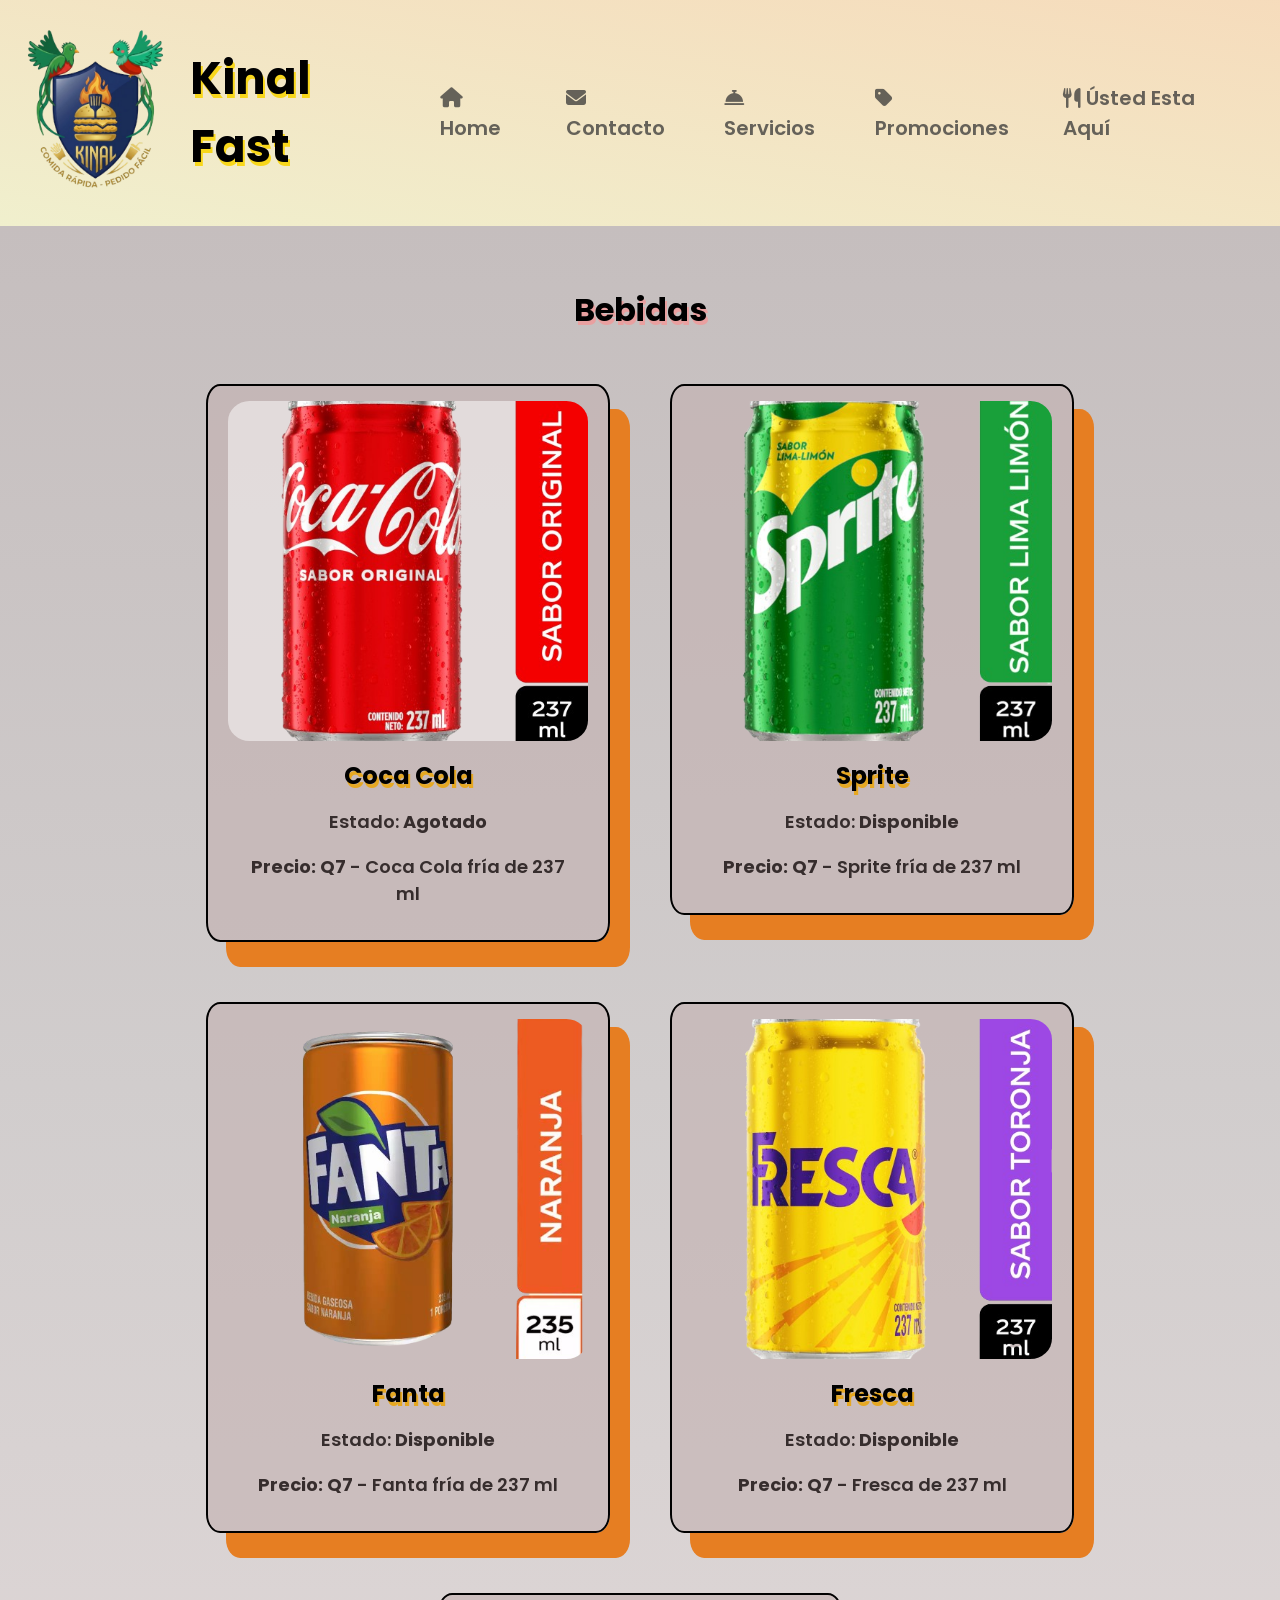
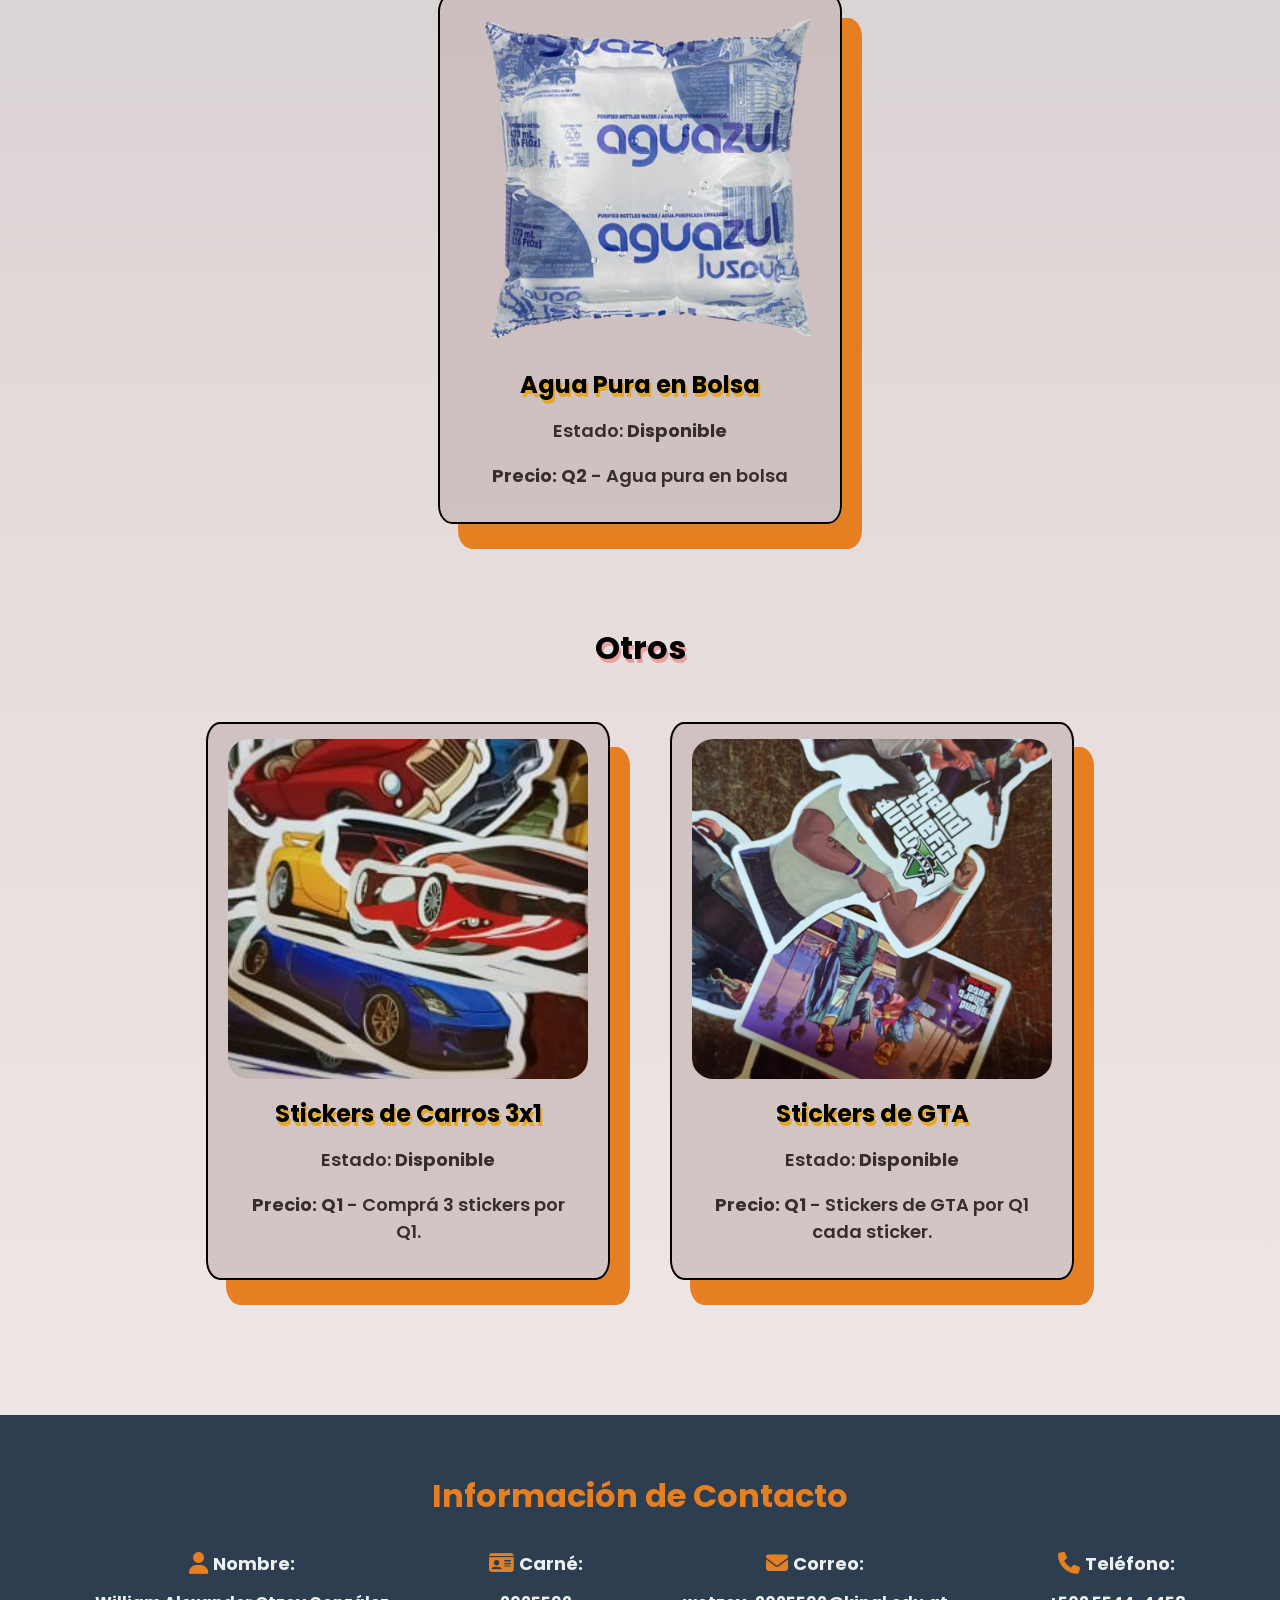
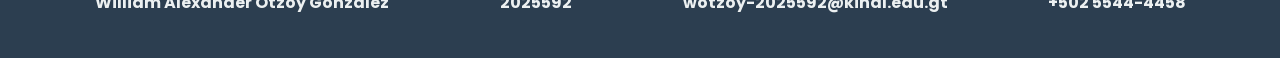
==== commit 668e2591: "Update product status from 'Disponible' to 'Agotado'" ====
--- a/productos.html
+++ b/productos.html
@@ -72,7 +72,7 @@
                         <img class="image-food" src="images/CocaCola (2).png">
                     </div>
                     <h1 class="producto-title"> Coca Cola</h1>
-                    <h2 class="producto-text"> Estado: <strong>Disponible</strong></h2>
+                    <h2 class="producto-text"> Estado: <strong>Agotado</strong></h2>
                     <h3 class="producto-text">
                         <strong>Precio: Q7</strong> - Coca Cola fría de 237 ml 
                     </h3>
